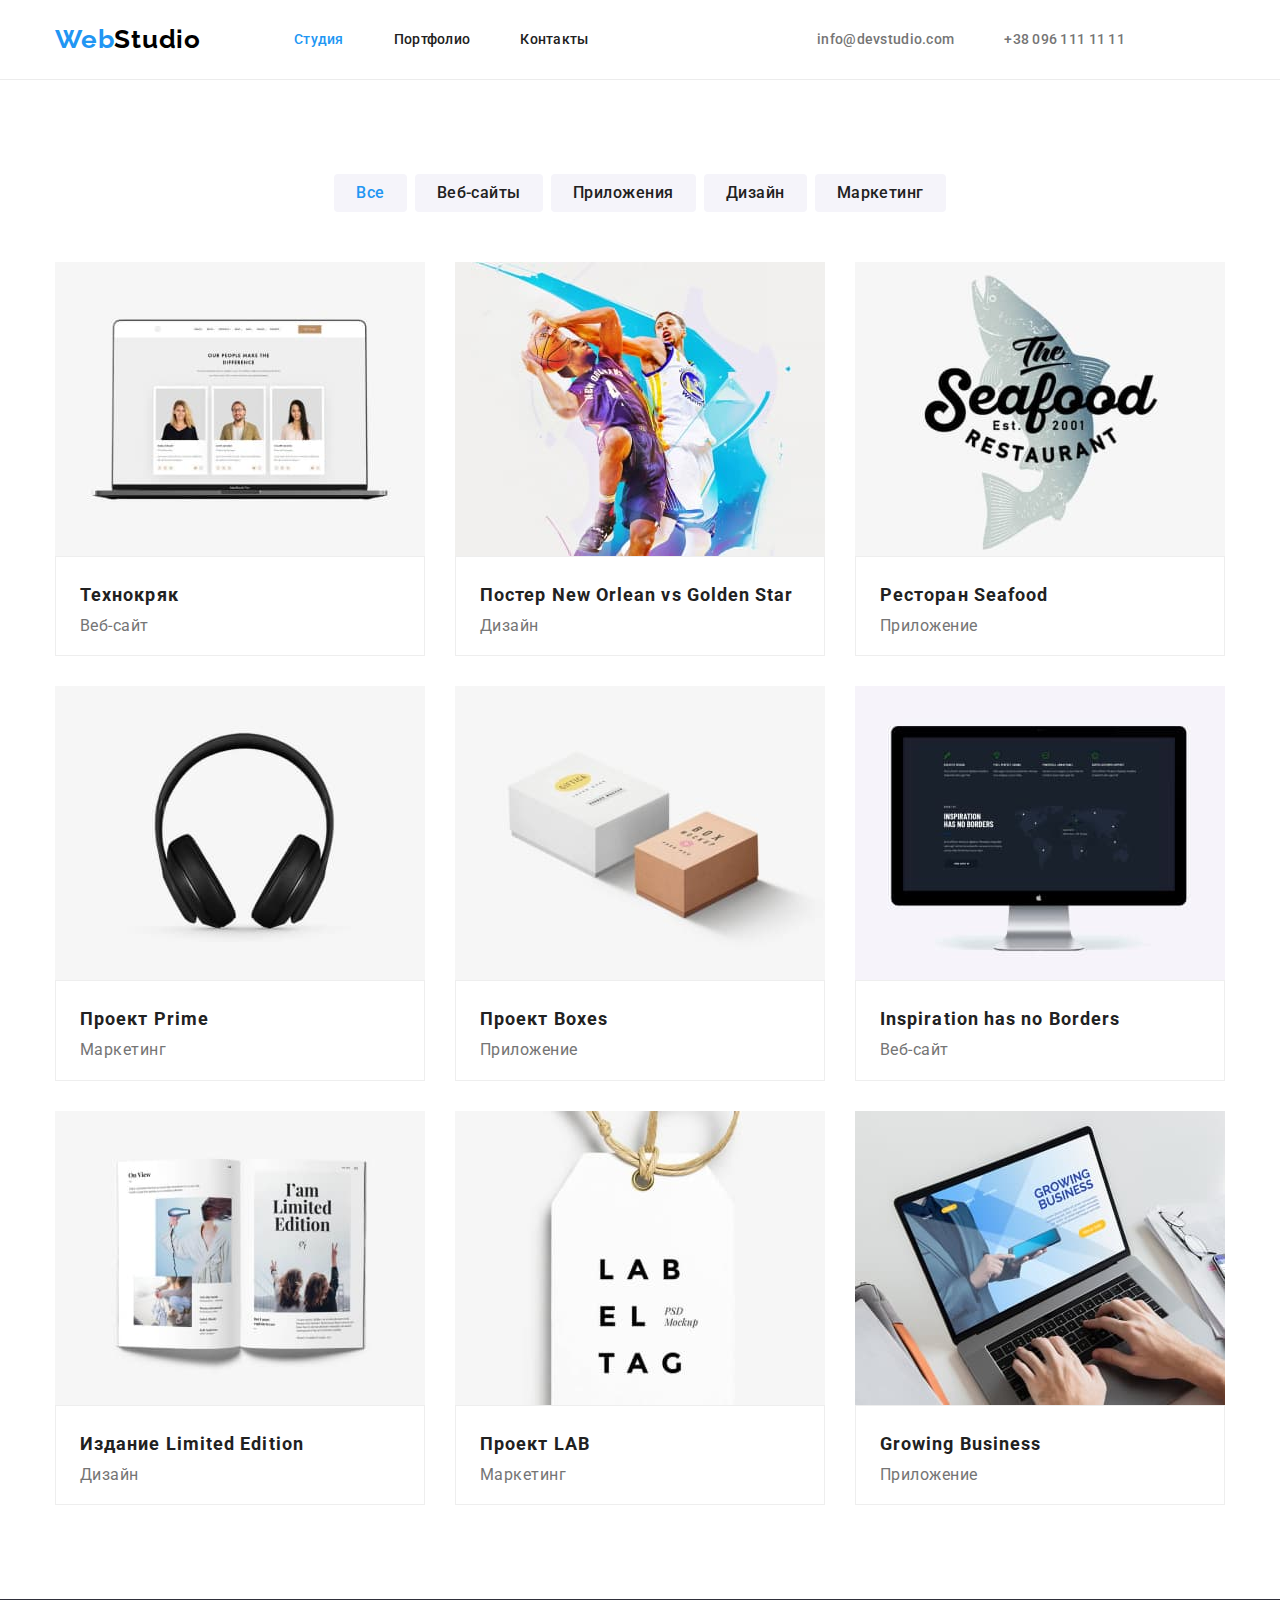
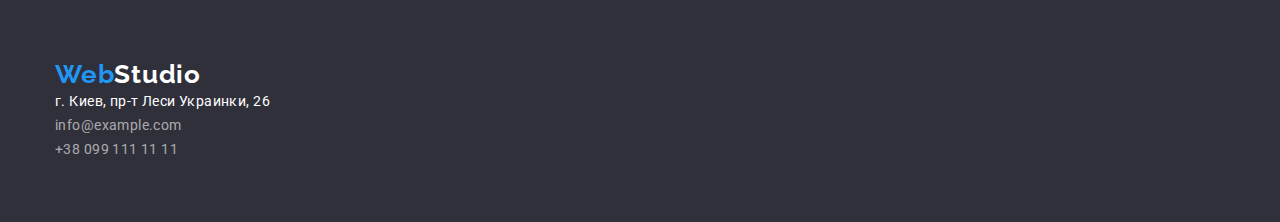
==== portfolio.html @ 6a3077ac "added sprite" ====
<!DOCTYPE html>
<html lang="ru">
<head>
    <meta charset="UTF-8">
    <meta http-equiv="X-UA-Compatible" content="IE=edge">
    <meta name="viewport" content="width=device-width, initial-scale=1.0">
    <title>Портфолио</title>
    <link rel="preconnect" href="https://fonts.googleapis.com">
    <link rel="preconnect" href="https://fonts.gstatic.com" crossorigin>
    <link href="https://fonts.googleapis.com/css2?family=Raleway:wght@700&family=Roboto:wght@400;500;700;900&display=swap" rel="stylesheet">
    <link rel="stylesheet" href="https://cdn.jsdelivr.net/npm/modern-normalize@1.1.0/modern-normalize.min.css">
    <link rel="stylesheet" href="./css/styles.css">
</head>
<body>
    <!--HEDER-PORTFOLIO-->
    <header class="page-header">
        <div class="container header-container">
        <nav class="page-nav">
        <a class="logo" href="index.html" lang="en">Web<span class="logo-color">Studio</span></a>
        <ul class="menu list">
            <li class="menu-item">
                <a class="menu-link link current"  href="./index.html">Студия</a>
             </li>
             <li class="menu-item">
                <a class="menu-link link" href="./portfolio.html">Портфолио</a>
             </li>
             <li class="menu-item">
                <a class="menu-link link" href="">Контакты</a>
             </li>
        </ul>
        </nav>
        <ul class="menu list">
            <li class="menu-item">
                <a class="menu-mail link" href="mailto:info@devstudio.com">info@devstudio.com</a>
            </li>
            <li class="menu-item">
                <a class="phone-number link" href="tell:+380961111111">+38 096 111 11 11</a>  
            </li>
         </ul>  
         </div>   
    </header>
        <!--PORTFOLIO-->
        <main>
            <section class="section">
                <div class="prt container">
                <h1 hidden>portfolio</h1>
            <ul class=" btn-list list ">
                <li><button class="current push-btn" type="button">Все</button></li>
                <li><button class="push-btn" type="button">Веб-сайты</button></li>
                <li><button class="push-btn" type="button">Приложения</button></li>
                <li><button class="push-btn" type="button">Дизайн</button></li>
                <li><button class="push-btn" type="button">Маркетинг</button></li>
            </ul>
                <ul class="list prt-photo">
                    <li class="portfolio-projects ">
                        <img src="./gallery/project.jpg" alt="tehnokryak" width="370">
                        <div  class="working-item">
                        <h2 class="portfolio-list">Технокряк</h2>
                        <p class="portfolio-direction">Веб-сайт</p>
                    </div>
                    </li>
                    <li class="portfolio-projects">
                        <img src="./gallery/neworlean.jpg" alt="poster" width="370">
                        <div class="working-item">
                        <h2 class="portfolio-list">Постер  New Orlean vs Golden Star</h2>
                        <p class="portfolio-direction">Дизайн</p>
                    </div>
                    </li>
                    <li class="portfolio-projects">
                            <img src="./gallery/seafood.jpg" alt="restaurant " width="370">
                            <div class="working-item">
                            <h2 class="portfolio-list">Ресторан Seafood</h2>
                            <p class="portfolio-direction">Приложение</p>
                        </div>
                    </li>
                    <li class="portfolio-projects">
                        <img src="./gallery/prime.jpg" alt="headphones" width="370">
                        <div class="working-item">
                        <h2 class="portfolio-list">Проект Prime</h2>
                        <p class="portfolio-direction">Маркетинг</p>
                    </div>
                    </li>
                    <li class="portfolio-projects">
                        <img src="./gallery/boxes.jpg" alt="boxes" width="370">
                        <div class="working-item">
                        <h2 class="portfolio-list">Проект Boxes</h2>
                        <p class="portfolio-direction">Приложение</p>
                    </div>
                    </li>
                    <li class="portfolio-projects">
                        <img src="./gallery/borders.jpg" alt="borders " width="370">
                        <div class="working-item">
                        <h2 class="portfolio-list" lang="en">Inspiration has no Borders</h2>
                        <p class="portfolio-direction">Веб-сайт</p>
                    </div>
                    </li>
                    <li class="portfolio-projects">
                        <img src="./gallery/book.jpg" alt="book" width="370">
                        <div class="working-item">
                        <h2 class="portfolio-list">Издание Limited Edition</h2>
                        <p class="portfolio-direction">Дизайн</p>
                    </div>
                    </li>
                    <li class="portfolio-projects">
                        <img src="./gallery/lab.jpg" alt="project lab" width="370">
                        <div class="working-item">
                        <h2 class="portfolio-list">Проект LAB</h2>
                        <p class="portfolio-direction">Маркетинг</p>
                    </div>
                    </li>
                    <li class="portfolio-projects">
                        <img src="./gallery/growing.jpg" alt="griwing" width="370">
                        <div class="working-item">
                        <h2 class="portfolio-list" lang="en">Growing Business</h2>
                        <p class="portfolio-direction" >Приложение</p>
                    </div>
                    </li>
                 </ul>
                </div>
            </section>
         </main>
         <!--FOOTER CONTENT-->
         <footer class="footer-page">
            <div class="footer-container container">
           <a class="logo" href="index.html" lang="en" >Web<span class="logo-color-f">Studio</span></a>
           <address class="contact-info link" >
            <ul class="list">
                <li>
                    <a class="address-information link"href="https://goo.gl/maps/2DT9LogBwQYCnQ598" 
                    target="_blank"
                    rel="noopener noreferrer">г. Киев, пр-т Леси Украинки, 26</a>
                </li>
                <li>
                    <a class="contact-information link"href="mailto:info@example.com">info@example.com</a>
                </li>
                <li>
                    <a class="contact-information link" href="tell:+380991111111">+38 099 111 11 11</a>
                </li>
            </ul>
           </address>
           </div>
        </footer>

</html>
---- css/styles.css ----
:root { 
    --fon-color:#2196F3;
   --tekst-color:#212121;
  --coment-color:#757575;
   --hero-color: #2F303A;
  --title-color: #FFFFFF;
   --back-color: #f5f4fa;
   --logo-color:#000000;

}

h1,h2,h3,h4,p{
    margin-top: 0;
    margin-bottom: 0;
}

ul,ol{
    margin-top: 0;
    margin-bottom: 0;
    padding-left: 0;
}

img {
    display: block;
    max-width: 100%;
    height: auto;
}

button{
    display: block;
    cursor: pointer;
    margin: 0 auto;
    border: none;
}

address{
    font-style: normal;
}
    

.list{
list-style: none;
padding-left: 0;
margin: 0;
}


.link{
text-decoration: none;
}

body {
    font-family: "Roboto", sans-serif;
    font-size: 14px;
    color: #212121;
}

.container{
    width: 1200px;
    margin-left: auto;
    margin-right: auto;
    padding-left: 15px;
    padding-right: 15px;
}

.section{
    padding-top: 94px;
    padding-bottom: 94px;
}
/*=============HEADER=============*/


.logo{
font-family: 'Raleway', sans-serif;
text-decoration: none;
font-weight: 700;
font-size: 26px;
line-height: 1.19;
letter-spacing: 0.03em;
color:var(--fon-color)
}

.logo-color{
font-family: 'Raleway', sans-serif;
font-style: normal;
font-weight: 700;
font-size: 26px;
line-height: 1.19;
letter-spacing: 0.03em;
color:var(--logo-color);
}

.page-header{
    padding-top: 24px;
    padding-bottom: 24px;
    border-bottom: 1px solid #ececec;
}

.header-container{
    display: flex;
    align-items: center;
}

.page-nav{
    display: flex;
    align-items: center;
}

.logo{
    margin-right: 93px;
}


.menu-item:not(last-child){
    margin-right:50px;
}

.menu{
    display: flex;
    align-items: center;
    margin-left: auto;
    margin-right: 50px;
}

.menu-link{
font-weight: 500;
font-size: 14px;
line-height: 1.14;
letter-spacing: 0.02em;
cursor: pointer;
color:var(--tekst-color);
}

.menu-link:hover,
.menu-link:focus{
 color:var(--fon-color);
}

.phone-number{
font-weight: 500;
font-size: 14px;
line-height: 1.14;
letter-spacing: 0.02em;
color:var(--coment-color);
}
.phone-number:hover,
.phone-number:focus{
color:var(--fon-color);
}
.menu-mail{
font-weight: 500;
font-size: 14px;
line-height: 1.14;
letter-spacing: 0.02em;
color:var(--coment-color);  
}
.menu-mail:hover,
.menu-mail:focus{
color: var(--fon-color);
}
/*===========/HEADER===========*/

/*==========MAIN===========*/

    


.main-title{ 
width:696px;
font-weight:900;
font-style: normal;
font-size: 44px;
line-height: 1.36;
text-align: center;
letter-spacing: 0.06em;
text-transform: uppercase;
margin: 0 auto;
margin-bottom: 30px;
color:var(--title-color)
}

.current{
    color: var(--fon-color);
}
.hero{
    padding: 200px 0;
    background-color: var(--hero-color);
    background-image: url(../images/Img.jpg);
    background-position: center;
    background-repeat: no-repeat;
    background-size: cover;
    max-width: 1600px;
    max-height: 600px;
    margin: 0 auto;
}


.modal-btn{
font-family: "Roboto", sans-serif;
font-weight: 700;
font-size: 16px;
line-height: 1.88;
cursor: pointer;
letter-spacing: 0.06em;
color: #FFFFFF;
background: #2196F3;
box-shadow: 0px 4px 4px rgba(0, 0, 0, 0.15);
border-radius: 4px;
padding-top: 10px;
padding-bottom: 10px;
padding-left: 32px;
padding-right: 32px;
border: 1px solid transparent;
}
.modal-btn:hover,
.modal-btn:focus{
background: #188ce8;
}


.description-page{
    display: flex;
    gap: 30px;
}

.title-description{
margin-bottom: 10px;
font-weight: 700;
font-size: 14px;
line-height: 1.14;
letter-spacing: 0.03em;
text-transform: uppercase;
color:var(--tekst-color)
}

.section-description{
font-size: 14px;
line-height: 1.71;
letter-spacing: 0.03em;
color:var(--coment-color)
}
/*===========MAIN===========*/

/*===========WORK-PAGE===========*/

.work-container
.conatiner{
    display: block;
}

.title{
font-weight: 700;
font-size: 36px;
line-height: 1.16;
letter-spacing: 0.03em;
margin-bottom: 50px;
text-align: center;
margin-bottom: 50px;
color:var(--tekst-color)
}

.work{
    display: flex;
    gap: 30px;
}

.work-gallery{
    display: inline;
}

.team{
    display: flex;
    gap: 30px;

    background-color: #f5f4fa;
}
.employees{
    margin-bottom: 10px;
    font-weight: 500;
    font-size: 16px;
    line-height: 1.19;
    text-align: center;
    letter-spacing: 0.03em;
    color: var(--tekst-color);
}
.job-title{
    font-size: 16px;
    line-height: 1.19;
    text-align: center;
    letter-spacing: 0.03em;
    color: var(--coment-color);
}
.team-photo{
    background: var(--title-color);
    box-shadow: 0px 1px 3px rgba(0, 0, 0, 0.12), 0px 1px 1px 
    rgba(0, 0, 0, 0.14),
    0px 2px 1px rgba(0, 0, 0, 0.2);
    border-radius: 0px 0px 4px 4px;
}

.name{
    padding-top: 30px;
    padding-bottom: 30px;
}

/*===========/WORK-PAGE===========*/

/*===========FOOTER===========*/
.footer-page{
    padding-top: 60px;
    padding-bottom: 60px;
    background:var(--hero-color);
}

.footer-container
.container{
    margin-bottom: 8px;
    display: block;
}

.logo{
    display: block
    margin-bottom: 20px;
    }

.logo-color-f{
    margin-bottom: 20px;
    color:var(--title-color);
}

.address-information{
    margin-bottom: 9px;
    font-style: normal;
    line-height: 1.71;
    letter-spacing: 0.03em;
    color:var(--title-color);    
}

.contact-information{
    margin-bottom: 9px;
    font-style: normal;
    line-height: 1.71;
    letter-spacing: 0.03em;
    color: rgba(255, 255, 255, 0.6);
    }

.footer-nav{
    margin-bottom: 9px;
}

/*===========/FOOTER===========*/

/*===========PORTFOLIO===========*/

.push-btn {
    font-family: "Roboto", sans-serif;
    font-weight: 500;
    font-size: 16px;
    line-height: 1.63;
    text-align: center;
    letter-spacing: 0.03em;
    color:#212121;
    background:#f5f4fa;
    border-radius: 4px;
    border: 0;
    cursor: pointer;
    padding: 6px 22px;
}
.current{
    color: var(--fon-color);
}
.push-btn:hover,
.push-btn:focus {
color: #ffffff;
background: #2196f3;
}

.btn-list{
display: flex;
justify-content: center;
margin-bottom: 50px;
gap: 8px;
}

.prt
.container{
    padding-top: 94px;
    padding-bottom: 94px;
}

.portfolio-projects:{
    font-weight: 700;
    font-size: 18px;
    line-height: 2;
    letter-spacing: 0.06em;
    color: var(--tekst-color);
}

.working-item{
  padding: 20px 24px;
  border: 1px solid #eeeeee;
}

.prt-photo{
    display: flex;
    flex-wrap: wrap;
    gap: 30px;
}

.portfolio-list {
    font-weight: 700;
    font-size: 18px;
    line-height: 2;
    letter-spacing: 0.06em;
    color: var(--tekst-color);
}

.portfolio-direction {
    margin-top: 4px;
    font-size: 16px;
    line-height:1,88px;
    letter-spacing: 0.03em;
    color: #757575;
}
.portfolio-projects{
    background: #FFFFFF;

}
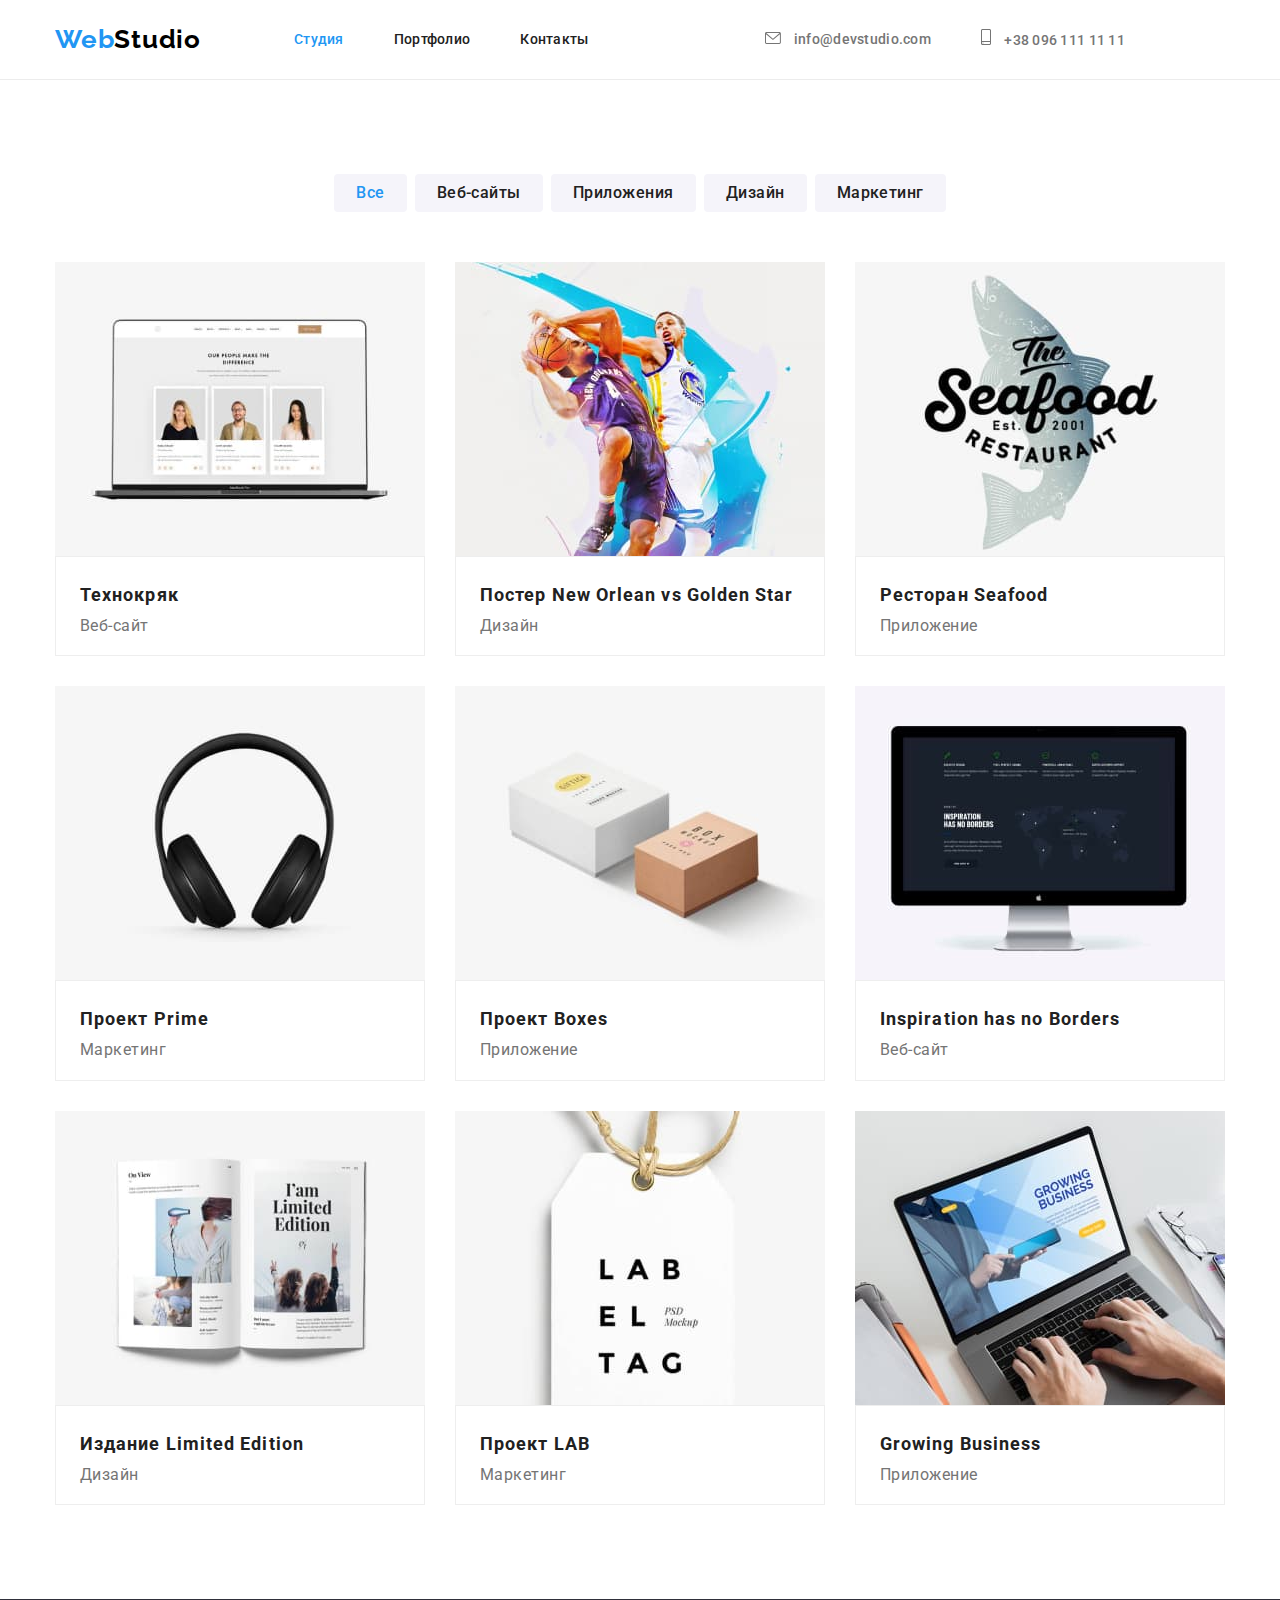
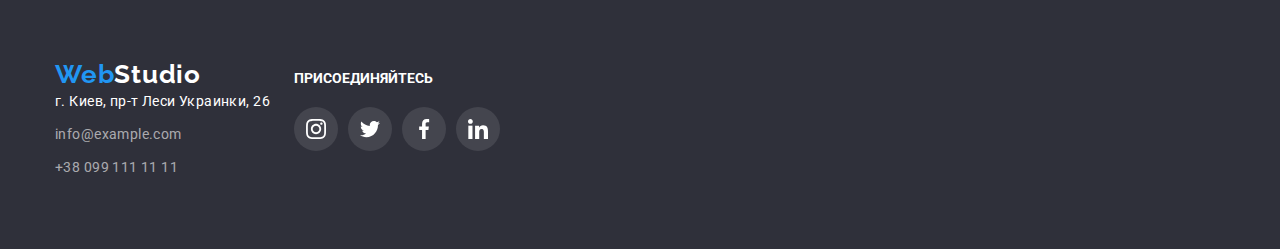
==== commit 39628363: "Shadow" ====
--- a/portfolio.html
+++ b/portfolio.html
@@ -31,10 +31,18 @@
         </nav>
         <ul class="menu list">
             <li class="menu-item">
-                <a class="menu-mail link" href="mailto:info@devstudio.com">info@devstudio.com</a>
+                <a class="menu-mail link" href="mailto:info@devstudio.com" class="contact-icon link">
+                    <svg class="contact-svg" width="16" height="12">
+                        <use href="./images/sprite.svg#icon-envelope"></use>
+                    </svg> 
+                    info@devstudio.com</a>
             </li>
             <li class="menu-item">
-                <a class="phone-number link" href="tell:+380961111111">+38 096 111 11 11</a>  
+                <a class="phone-number link" href="tell:+380961111111" class="contact-icon link">
+                    <svg class="contact-svg" width="10" height="16">
+                        <use href="./images/sprite.svg#icon-smartphone"></use>
+                    </svg>  
+                    +38 096 111 11 11</a>  
             </li>
          </ul>  
          </div>   
@@ -53,6 +61,7 @@
             </ul>
                 <ul class="list prt-photo">
                     <li class="portfolio-projects ">
+                        <a class="portfolio-link link" href="#"></a>
                         <img src="./gallery/project.jpg" alt="tehnokryak" width="370">
                         <div  class="working-item">
                         <h2 class="portfolio-list">Технокряк</h2>
@@ -122,23 +131,58 @@
          <!--FOOTER CONTENT-->
          <footer class="footer-page">
             <div class="footer-container container">
+                <div class="footer-deteil">
            <a class="logo" href="index.html" lang="en" >Web<span class="logo-color-f">Studio</span></a>
            <address class="contact-info link" >
             <ul class="list">
-                <li>
+                <li class="footer-nav">
                     <a class="address-information link"href="https://goo.gl/maps/2DT9LogBwQYCnQ598" 
                     target="_blank"
                     rel="noopener noreferrer">г. Киев, пр-т Леси Украинки, 26</a>
                 </li>
-                <li>
+                <li class="footer-nav">
                     <a class="contact-information link"href="mailto:info@example.com">info@example.com</a>
                 </li>
-                <li>
+                <li class="footer-nav">
                     <a class="contact-information link" href="tell:+380991111111">+38 099 111 11 11</a>
                 </li>
             </ul>
            </address>
+        </div>
+        <div class="footer-detail">
+            <p class="paragraf">Присоединяйтесь</p>
+            <ul class="social-list list social-list-footer">
+                <li class="cosial-list-item">
+                    <a class="social-link-footer" href="#">
+                    <svg class="link-footer" widht="20px" height="20px">
+                        <use href="./images/sprite.svg#icon-instagram"></use>
+                    </svg>    
+                    </a>
+                </li>
+                <li class="cosial-list-item">
+                    <a class="social-link-footer" href="#">
+                    <svg class="link-footer" widht="20px" height="20px">
+                        <use href="./images/sprite.svg#icon-twitter"></use>
+                    </svg>    
+                    </a>
+                </li>
+                <li class="cosial-list-item">
+                    <a class="social-link-footer" href="#">
+                    <svg class="link-footer" widht="20px" height="20px">
+                        <use href="./images/sprite.svg#icon-facebook"></use>
+                    </svg>    
+                    </a>
+                </li>
+                <li class="cosial-list-item">
+                    <a class="social-link-footer" href="#">
+                    <svg class="link-footer" widht="20px" height="20px">
+                        <use href="./images/sprite.svg#icon-linkedin"></use>
+                    </svg>    
+                    </a>
+                </li>
+            </ul>
+        </div>
            </div>
         </footer>
-
+</body>
 </html>--- a/css/styles.css
+++ b/css/styles.css
@@ -6,6 +6,8 @@
   --title-color: #FFFFFF;
    --back-color: #f5f4fa;
    --logo-color:#000000;
+   --icon-color:#AFB1B8;
+
 
 }
 
@@ -134,6 +136,17 @@
 .menu-link:hover,
 .menu-link:focus{
  color:var(--fon-color);
+}
+
+.contact-svg{
+    align-items: center;
+    margin-right: 10px;
+    fill: #757575;
+}
+
+.contact-svg:hover,
+.contact-svg:focus{
+   fill: #2196F3;
 }
 
 .phone-number{
@@ -217,6 +230,18 @@
 background: #188ce8;
 }
 
+.descr-icon{
+    display: flex;
+    justify-content: center;
+    align-items: center;
+    margin-bottom: 30px;
+    background: #F5F4FA;
+    border-radius: 4px;
+    padding: 25px 0px;
+    width: 270px;
+    height: 120px;
+}
+
 
 .description-page{
     display: flex;
@@ -283,12 +308,44 @@
     letter-spacing: 0.03em;
     color: var(--tekst-color);
 }
+
+.social-list{
+    display: flex;
+    justify-content: center;
+    gap: 10px;
+}
+
+.social-list-link{
+    display: flex;
+    justify-content: center;
+    align-items: center;
+    width: 44px;
+    height: 44px;
+    border-radius: 50%;
+    background-color: #ffffff;
+}
+
+.social-list-link:hover,
+.social-list-link:focus{
+    background-color: #2196F3;
+}
+
+.social-list-link:hover .social-list-icon,
+.social-list-link:focus .social-list-icon{
+    fill: #FFFFFF;
+}
+
+.social-list-icon{
+    fill:#AFB1B8;
+}
+
 .job-title{
     font-size: 16px;
     line-height: 1.19;
     text-align: center;
     letter-spacing: 0.03em;
     color: var(--coment-color);
+    margin-bottom: 16px;
 }
 .team-photo{
     background: var(--title-color);
@@ -303,6 +360,38 @@
     padding-bottom: 30px;
 }
 
+.client-list{
+    display: flex;
+    justify-content: center;
+    gap: 30px;
+}
+
+.client-list-link{
+    display: flex;
+    align-items: center;
+    justify-content: center;
+    width: 170px;
+    height: 92px;
+    fill: #AFB1B8;
+    border: 1px solid var(--icon-color);
+    border-radius: 4px;
+    color: var(--icon-color);
+}
+
+.client-list-item :hover,
+.client-list-item :focus{
+    border-color: #2196F3;
+}
+
+.client-list-link :hover,
+.client-list-link :focus{
+ fill: #2196F3;
+}
+
+
+
+
+
 /*===========/WORK-PAGE===========*/
 
 /*===========FOOTER===========*/
@@ -318,9 +407,57 @@
     display: block;
 }
 
+.footer-container{
+    display: flex;
+    align-items: baseline;
+}
+
+.social-list-item{
+    height: 44px;
+    width: 44px;
+
+}
+
+.social-link-footer{
+    display: flex;
+    justify-content: center;
+    align-items: center;
+    width: 44px;
+    height: 44px;
+    border-radius: 50%;
+    background-color: rgba(255, 255, 255, 0.1);
+    color: var(--title-color);
+}
+
+.social-link-footer:hover,
+.social-link-footer:focus{
+    background-color: #2196F3;
+}
+
+.link-footer{
+    fill: #FFFFFF;
+}
+
+.footer-detail-item:not(last-child){
+    margin-right: 70px;
+}
+
+.paragraf{
+    font-weight: 700;
+    font-size: 14px;
+    line-height: 1.14;
+    text-transform: uppercase;
+    color: var(--title-color);
+}
+
+.social-list-footer{
+    margin-top: 20px;
+
+}
+
 .logo{
     display: block
-    margin-bottom: 20px;
+    margin-bottom: 20px;  
     }
 
 .logo-color-f{
@@ -428,13 +565,14 @@
 }
 
 
-
-
-
-
-
-
-
-
-
-
+box-shadow: 0px 1px 1px rgba(0, 0, 0, 0.12), 0px 4px 4px rgba(0, 0, 0, 0.06), 1px 4px 6px rgba(0, 0, 0, 0.16);
+
+
+
+
+
+
+
+
+
+
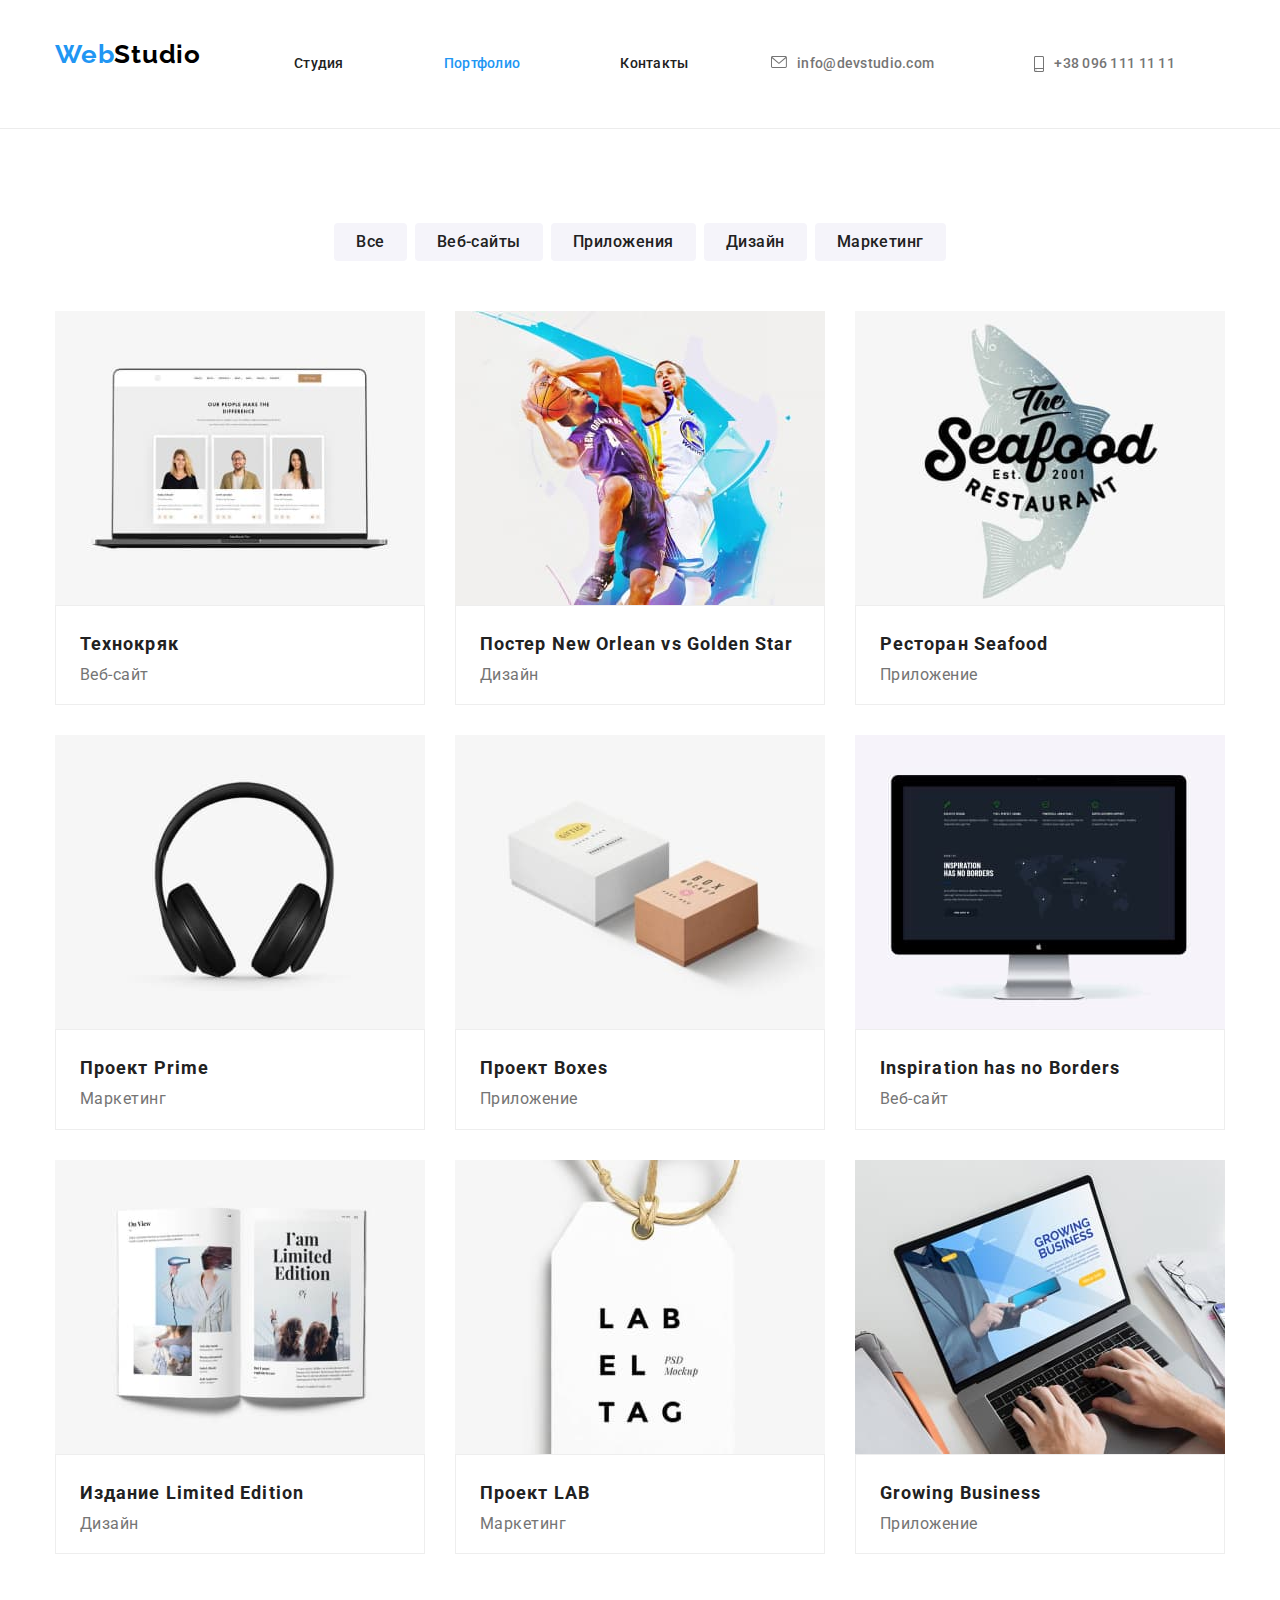
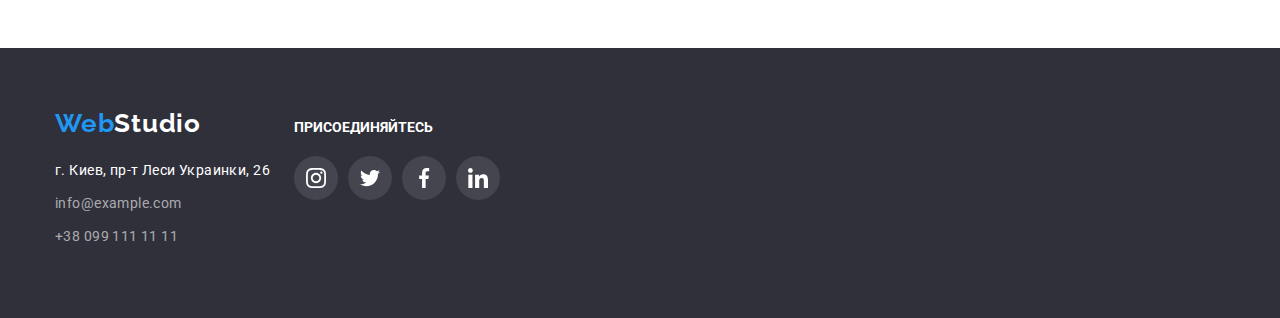
==== commit db23b9c2: "fixed bugs" ====
--- a/portfolio.html
+++ b/portfolio.html
@@ -19,10 +19,10 @@
         <a class="logo" href="index.html" lang="en">Web<span class="logo-color">Studio</span></a>
         <ul class="menu list">
             <li class="menu-item">
-                <a class="menu-link link current"  href="./index.html">Студия</a>
+                <a class="menu-link link "  href="./index.html">Студия</a>
              </li>
              <li class="menu-item">
-                <a class="menu-link link" href="./portfolio.html">Портфолио</a>
+                <a class="menu-link link current" href="./portfolio.html">Портфолио</a>
              </li>
              <li class="menu-item">
                 <a class="menu-link link" href="">Контакты</a>
@@ -31,14 +31,14 @@
         </nav>
         <ul class="menu list">
             <li class="menu-item">
-                <a class="menu-mail link" href="mailto:info@devstudio.com" class="contact-icon link">
+                <a class="menu-mail contact-icon link" href="mailto:info@devstudio.com">
                     <svg class="contact-svg" width="16" height="12">
                         <use href="./images/sprite.svg#icon-envelope"></use>
                     </svg> 
                     info@devstudio.com</a>
             </li>
             <li class="menu-item">
-                <a class="phone-number link" href="tell:+380961111111" class="contact-icon link">
+                <a class="phone-number contact-icon link" href="tell:+380961111111">
                     <svg class="contact-svg" width="10" height="16">
                         <use href="./images/sprite.svg#icon-smartphone"></use>
                     </svg>  
@@ -53,7 +53,7 @@
                 <div class="prt container">
                 <h1 hidden>portfolio</h1>
             <ul class=" btn-list list ">
-                <li><button class="current push-btn" type="button">Все</button></li>
+                <li><button class=" push-btn" type="button">Все</button></li>
                 <li><button class="push-btn" type="button">Веб-сайты</button></li>
                 <li><button class="push-btn" type="button">Приложения</button></li>
                 <li><button class="push-btn" type="button">Дизайн</button></li>
@@ -136,12 +136,12 @@
            <address class="contact-info link" >
             <ul class="list">
                 <li class="footer-nav">
-                    <a class="address-information link"href="https://goo.gl/maps/2DT9LogBwQYCnQ598" 
+                    <a class="address-information link" href="https://goo.gl/maps/2DT9LogBwQYCnQ598" 
                     target="_blank"
                     rel="noopener noreferrer">г. Киев, пр-т Леси Украинки, 26</a>
                 </li>
                 <li class="footer-nav">
-                    <a class="contact-information link"href="mailto:info@example.com">info@example.com</a>
+                    <a class="contact-information link" href="mailto:info@example.com">info@example.com</a>
                 </li>
                 <li class="footer-nav">
                     <a class="contact-information link" href="tell:+380991111111">+38 099 111 11 11</a>
@@ -154,28 +154,28 @@
             <ul class="social-list list social-list-footer">
                 <li class="cosial-list-item">
                     <a class="social-link-footer" href="#">
-                    <svg class="link-footer" widht="20px" height="20px">
+                    <svg class="link-footer" widht="20" height="20">
                         <use href="./images/sprite.svg#icon-instagram"></use>
                     </svg>    
                     </a>
                 </li>
                 <li class="cosial-list-item">
                     <a class="social-link-footer" href="#">
-                    <svg class="link-footer" widht="20px" height="20px">
+                    <svg class="link-footer" widht="20" height="20">
                         <use href="./images/sprite.svg#icon-twitter"></use>
                     </svg>    
                     </a>
                 </li>
                 <li class="cosial-list-item">
                     <a class="social-link-footer" href="#">
-                    <svg class="link-footer" widht="20px" height="20px">
+                    <svg class="link-footer" widht="20" height="20">
                         <use href="./images/sprite.svg#icon-facebook"></use>
                     </svg>    
                     </a>
                 </li>
                 <li class="cosial-list-item">
                     <a class="social-link-footer" href="#">
-                    <svg class="link-footer" widht="20px" height="20px">
+                    <svg class="link-footer" widht="20" height="20">
                         <use href="./images/sprite.svg#icon-linkedin"></use>
                     </svg>    
                     </a>
@@ -185,4 +185,4 @@
            </div>
         </footer>
 </body>
-</html>+</html> --- a/css/styles.css
+++ b/css/styles.css
@@ -121,7 +121,7 @@
     display: flex;
     align-items: center;
     margin-left: auto;
-    margin-right: 50px;
+    gap: 50px;
 }
 
 .menu-link{
@@ -150,6 +150,8 @@
 }
 
 .phone-number{
+    display: flex;
+    justify-items: center;
 font-weight: 500;
 font-size: 14px;
 line-height: 1.14;
@@ -161,9 +163,12 @@
 color:var(--fon-color);
 }
 .menu-mail{
+    display: flex;
+    justify-content: center;
 font-weight: 500;
 font-size: 14px;
 line-height: 1.14;
+padding: 32px 0;
 letter-spacing: 0.02em;
 color:var(--coment-color);  
 }
@@ -456,7 +461,7 @@
 }
 
 .logo{
-    display: block
+    display: block;
     margin-bottom: 20px;  
     }
 
@@ -564,15 +569,29 @@
 
 }
 
-
-box-shadow: 0px 1px 1px rgba(0, 0, 0, 0.12), 0px 4px 4px rgba(0, 0, 0, 0.06), 1px 4px 6px rgba(0, 0, 0, 0.16);
-
-
-
-
-
-
-
-
-
-
+.portfolio-link{
+    display: block;
+}
+
+.portfolio-projects:hover,
+.portfolio-projects:focus{
+    box-shadow:0px 1px 1px rgba(0, 0, 0, 0.12), 0px 4px 4px rgba(0, 0, 0, 0.06), 1px 4px 6px rgba(0, 0, 0, 0.16);
+}
+
+.portfolio-link:hover,
+.portfolio-link:focus{
+    box-shadow: 0px 1px 1px rgba(0, 0, 0, 0.12), 0px 4px 4px rgba(0, 0, 0, 0.06), 1px 4px 6px rgba(0, 0, 0, 0.16);
+
+}
+
+
+
+
+
+
+
+
+
+
+
+
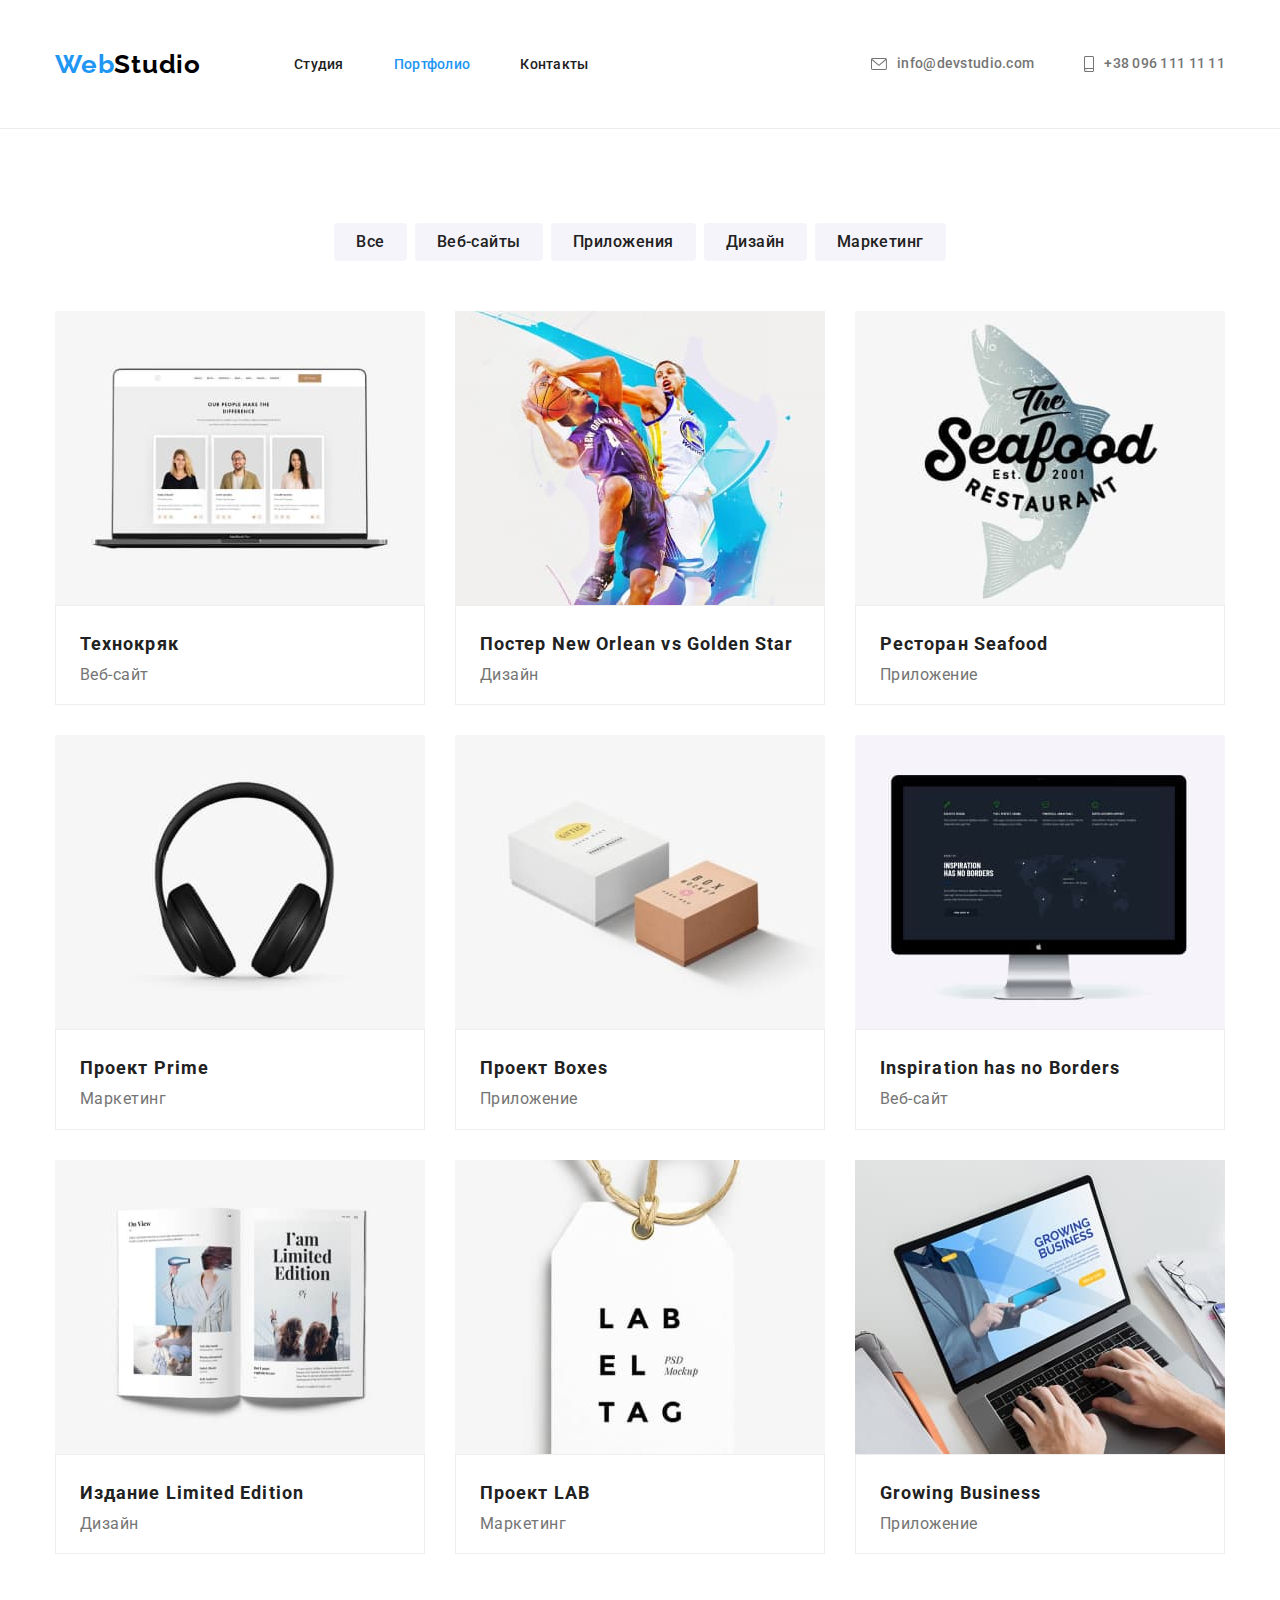
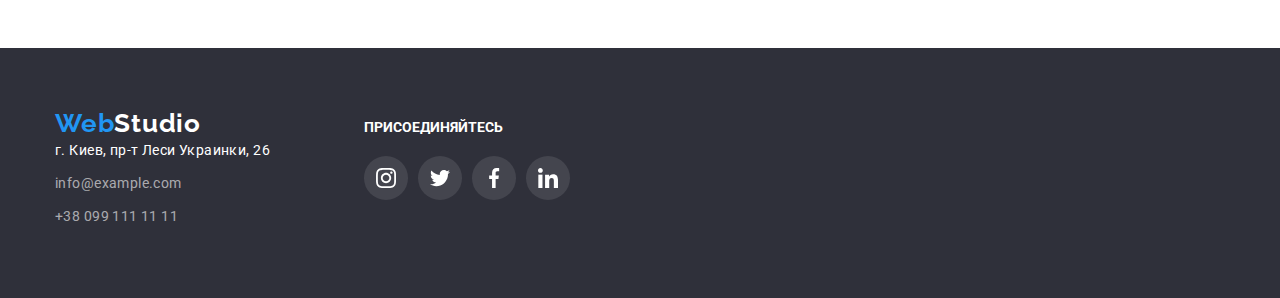
==== commit da87847f: "fixed bugs" ====
--- a/portfolio.html
+++ b/portfolio.html
@@ -154,28 +154,28 @@
             <ul class="social-list list social-list-footer">
                 <li class="cosial-list-item">
                     <a class="social-link-footer" href="#">
-                    <svg class="link-footer" widht="20" height="20">
+                    <svg class="link-footer" width="20" height="20">
                         <use href="./images/sprite.svg#icon-instagram"></use>
                     </svg>    
                     </a>
                 </li>
                 <li class="cosial-list-item">
                     <a class="social-link-footer" href="#">
-                    <svg class="link-footer" widht="20" height="20">
+                    <svg class="link-footer" width="20" height="20">
                         <use href="./images/sprite.svg#icon-twitter"></use>
                     </svg>    
                     </a>
                 </li>
                 <li class="cosial-list-item">
                     <a class="social-link-footer" href="#">
-                    <svg class="link-footer" widht="20" height="20">
+                    <svg class="link-footer" width="20" height="20">
                         <use href="./images/sprite.svg#icon-facebook"></use>
                     </svg>    
                     </a>
                 </li>
                 <li class="cosial-list-item">
                     <a class="social-link-footer" href="#">
-                    <svg class="link-footer" widht="20" height="20">
+                    <svg class="link-footer" width="20" height="20">
                         <use href="./images/sprite.svg#icon-linkedin"></use>
                     </svg>    
                     </a>
--- a/css/styles.css
+++ b/css/styles.css
@@ -113,9 +113,7 @@
 }
 
 
-.menu-item:not(last-child){
-    margin-right:50px;
-}
+
 
 .menu{
     display: flex;
@@ -123,6 +121,9 @@
     margin-left: auto;
     gap: 50px;
 }
+
+.menu-item :hover .contact-svg{fill: #2196F3;}
+.menu-item :focus .contact-svg{fill: #2196F3;}
 
 .menu-link{
 font-weight: 500;
@@ -131,6 +132,7 @@
 letter-spacing: 0.02em;
 cursor: pointer;
 color:var(--tekst-color);
+padding: 32px 0;
 }
 
 .menu-link:hover,
@@ -139,38 +141,43 @@
 }
 
 .contact-svg{
+    display: block;
+    justify-content: center;
     align-items: center;
     margin-right: 10px;
     fill: #757575;
 }
+
 
 .contact-svg:hover,
 .contact-svg:focus{
    fill: #2196F3;
 }
 
+
 .phone-number{
-    display: flex;
-    justify-items: center;
+display: flex;
+align-items: center;
 font-weight: 500;
 font-size: 14px;
 line-height: 1.14;
 letter-spacing: 0.02em;
 color:var(--coment-color);
+padding: 32px 0;
 }
 .phone-number:hover,
 .phone-number:focus{
 color:var(--fon-color);
 }
 .menu-mail{
-    display: flex;
-    justify-content: center;
+display: flex;
+align-items: center;
 font-weight: 500;
 font-size: 14px;
 line-height: 1.14;
-padding: 32px 0;
 letter-spacing: 0.02em;
-color:var(--coment-color);  
+color:var(--coment-color);
+padding: 32px 0;  
 }
 .menu-mail:hover,
 .menu-mail:focus{
@@ -203,7 +210,7 @@
 .hero{
     padding: 200px 0;
     background-color: var(--hero-color);
-    background-image: url(../images/Img.jpg);
+    background-image: linear-gradient(rgba(47, 48, 58, 0.4),rgba(47, 48, 58, 0.4)), url(../images/Img.jpg);
     background-position: center;
     background-repeat: no-repeat;
     background-size: cover;
@@ -211,7 +218,7 @@
     max-height: 600px;
     margin: 0 auto;
 }
-
+linear-gradient (rgba(47, 48, 58, 0.4), rgba(47, 48, 58, 0.4)),
 
 .modal-btn{
 font-family: "Roboto", sans-serif;
@@ -242,7 +249,6 @@
     margin-bottom: 30px;
     background: #F5F4FA;
     border-radius: 4px;
-    padding: 25px 0px;
     width: 270px;
     height: 120px;
 }
@@ -298,6 +304,10 @@
     display: inline;
 }
 
+.work-page{
+    padding-top: 0;
+}
+
 .team{
     display: flex;
     gap: 30px;
@@ -383,15 +393,13 @@
     color: var(--icon-color);
 }
 
-.client-list-item :hover,
-.client-list-item :focus{
-    border-color: #2196F3;
-}
-
-.client-list-link :hover,
-.client-list-link :focus{
- fill: #2196F3;
-}
+.client-list :hover,
+.client-list :focus{
+border-color: #2196F3;
+    fill: #2196F3;
+}
+
+
 
 
 
@@ -461,8 +469,7 @@
 }
 
 .logo{
-    display: block;
-    margin-bottom: 20px;  
+    display: block;  
     }
 
 .logo-color-f{
@@ -584,14 +591,18 @@
 
 }
 
-
-
-
-
-
-
-
-
-
-
-
+.footer-deteil{
+    margin-right: 70px;
+}
+
+
+
+
+
+
+
+
+
+
+
+
